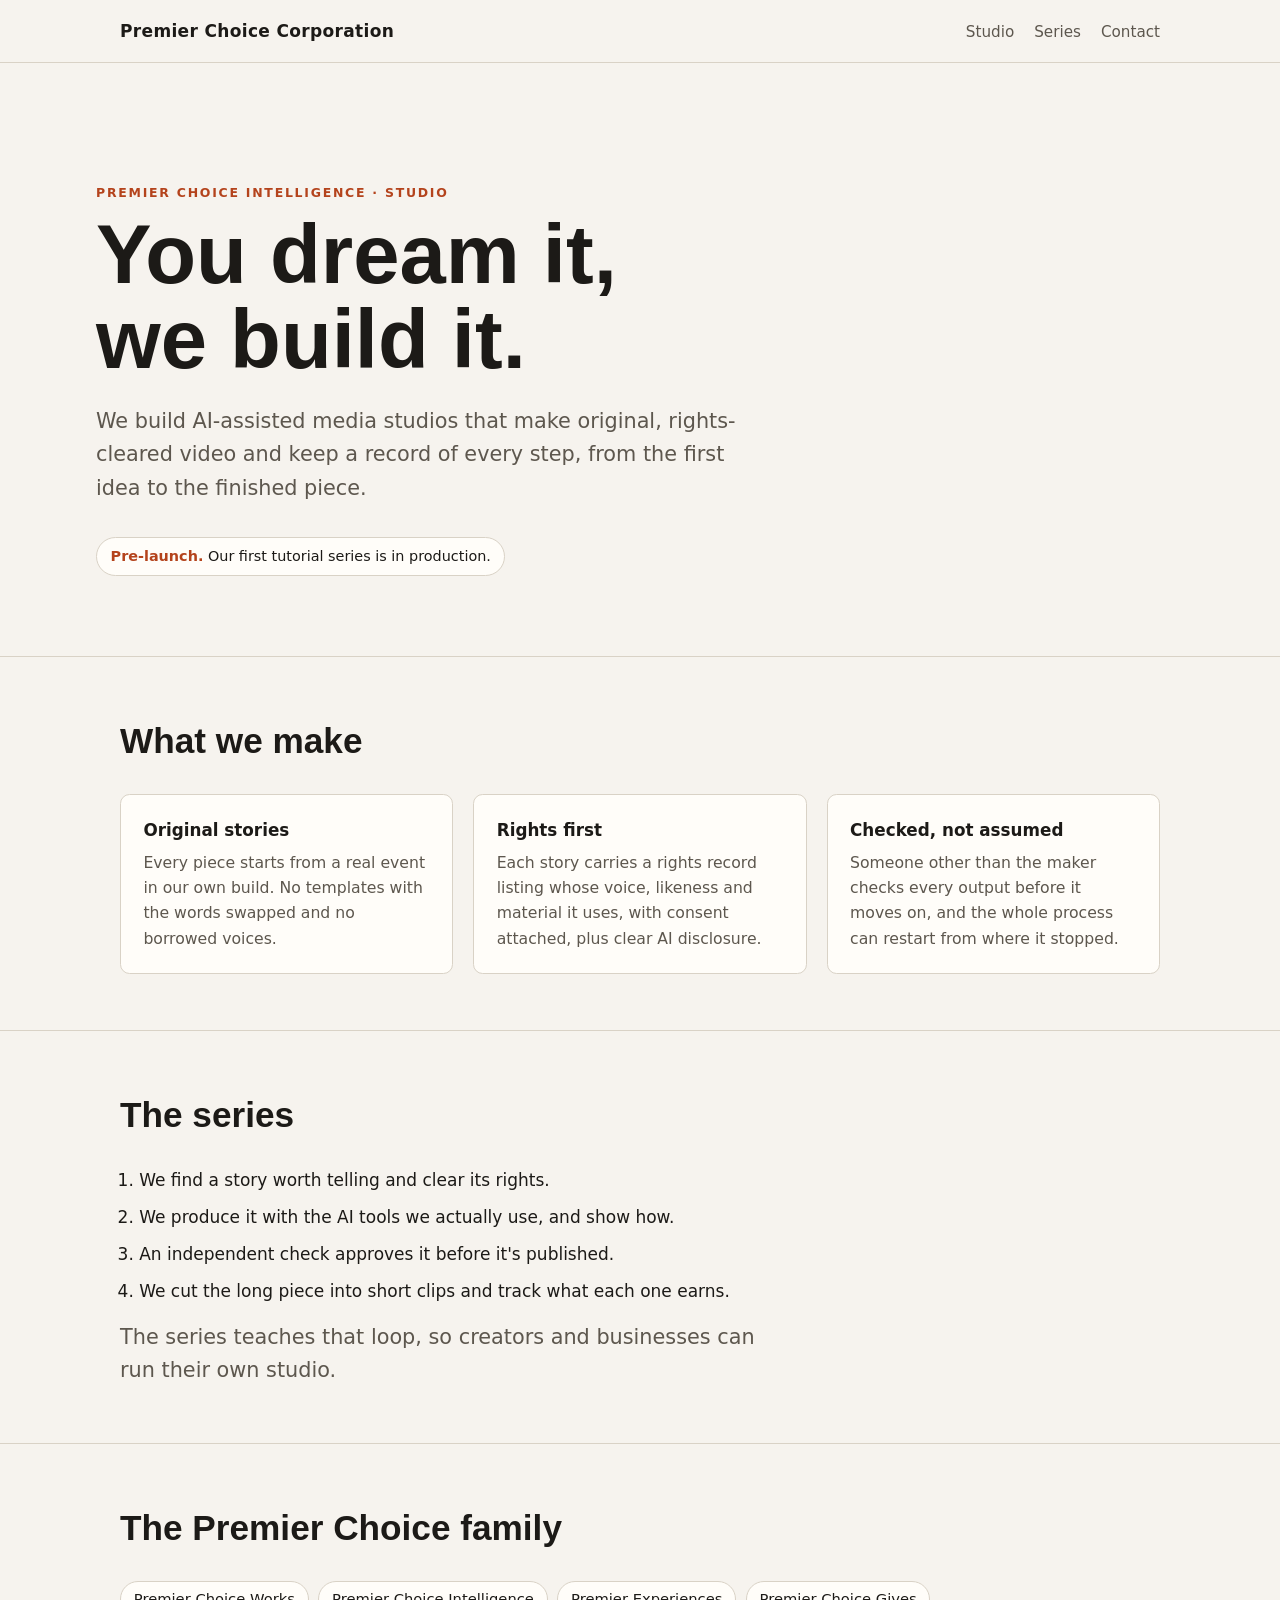
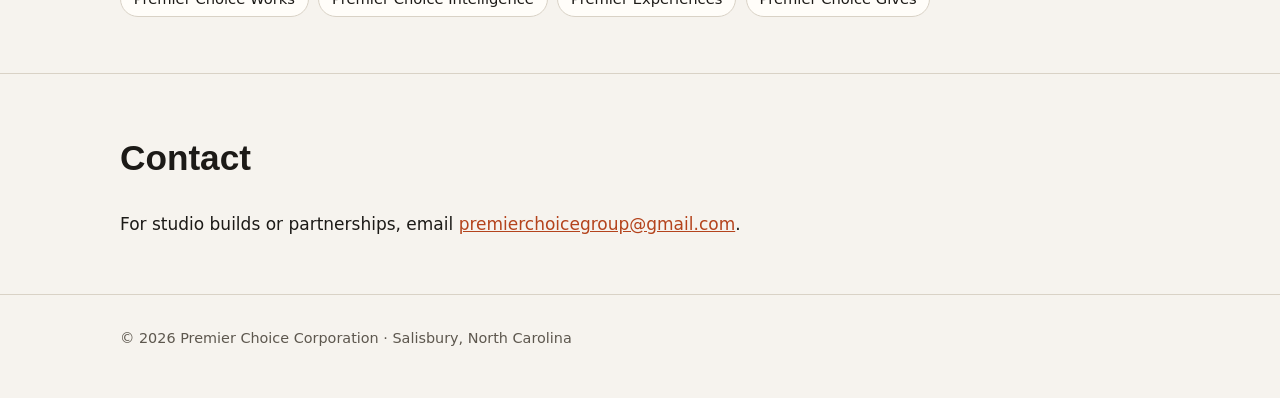
==== index.html @ 06e50ed4 "Premier Choice landing page" ====
<!doctype html>
<html lang="en">
<head>
<meta charset="utf-8">
<meta name="viewport" content="width=device-width,initial-scale=1">
<title>Premier Choice Corporation — You Dream It, We Build It</title>
<meta name="description" content="Premier Choice Corporation builds AI-assisted media studios: original, rights-cleared video, documented from idea to finished piece.">
<link rel="preconnect" href="https://api.fontshare.com">
<link href="https://api.fontshare.com/v2/css?f[]=clash-display@600&f[]=satoshi@400,500,700&display=swap" rel="stylesheet">
<style>
:root{--bg:#f6f3ee;--ink:#1c1a17;--muted:#5d574e;--line:#d9d2c6;--accent:#b4431c;--card:#fffdf9;--max:68rem}
*{box-sizing:border-box;margin:0}
body{background:var(--bg);color:var(--ink);font-family:Satoshi,system-ui,sans-serif;font-size:1.0625rem;line-height:1.6}
a{color:var(--accent)}
.wrap{max-width:var(--max);margin:0 auto;padding:0 1.5rem}
header{border-bottom:1px solid var(--line)}
header .wrap{display:flex;justify-content:space-between;align-items:center;padding-block:1.1rem}
.brand{font-weight:700;letter-spacing:.02em}
header nav a{color:var(--muted);text-decoration:none;margin-left:1.25rem;font-size:.95rem}
header nav a:hover{color:var(--ink)}
.hero{padding:clamp(4rem,10vw,7.5rem) 0 clamp(3rem,7vw,5rem)}
.eyebrow{text-transform:uppercase;letter-spacing:.14em;font-size:.78rem;color:var(--accent);font-weight:700}
h1{font-family:"Clash Display",Satoshi,sans-serif;font-weight:600;font-size:clamp(2.6rem,7vw,5.2rem);line-height:1.02;margin:.6rem 0 1.4rem;max-width:14ch}
.lede{font-size:clamp(1.1rem,2vw,1.3rem);color:var(--muted);max-width:40rem}
.status{display:inline-block;margin-top:2rem;padding:.45rem .85rem;border:1px solid var(--line);border-radius:999px;font-size:.9rem;background:var(--card)}
.status b{color:var(--accent)}
section{padding:3.5rem 0;border-top:1px solid var(--line)}
h2{font-family:"Clash Display",Satoshi,sans-serif;font-weight:600;font-size:clamp(1.6rem,3vw,2.2rem);margin-bottom:1.5rem}
.grid{display:grid;gap:1.25rem;grid-template-columns:repeat(auto-fit,minmax(15rem,1fr))}
.card{background:var(--card);border:1px solid var(--line);border-radius:.6rem;padding:1.4rem}
.card h3{font-size:1.05rem;margin-bottom:.4rem}
.card p{color:var(--muted);font-size:.98rem}
ol.steps{padding-left:1.2rem;max-width:44rem}
ol.steps li{margin-bottom:.6rem}
.family{display:flex;flex-wrap:wrap;gap:.6rem}
.family span{border:1px solid var(--line);border-radius:999px;padding:.35rem .8rem;font-size:.92rem;background:var(--card)}
footer{border-top:1px solid var(--line);padding:2rem 0 3rem;color:var(--muted);font-size:.9rem}
</style>
</head>
<body>
<header><div class="wrap"><span class="brand">Premier Choice Corporation</span><nav><a href="#studio">Studio</a><a href="#series">Series</a><a href="#contact">Contact</a></nav></div></header>
<main>
<div class="wrap hero">
<p class="eyebrow">Premier Choice Intelligence · Studio</p>
<h1>You dream it, we build it.</h1>
<p class="lede">We build AI-assisted media studios that make original, rights-cleared video and keep a record of every step, from the first idea to the finished piece.</p>
<p class="status"><b>Pre-launch.</b> Our first tutorial series is in production.</p>
</div>
<section id="studio"><div class="wrap">
<h2>What we make</h2>
<div class="grid">
<div class="card"><h3>Original stories</h3><p>Every piece starts from a real event in our own build. No templates with the words swapped and no borrowed voices.</p></div>
<div class="card"><h3>Rights first</h3><p>Each story carries a rights record listing whose voice, likeness and material it uses, with consent attached, plus clear AI disclosure.</p></div>
<div class="card"><h3>Checked, not assumed</h3><p>Someone other than the maker checks every output before it moves on, and the whole process can restart from where it stopped.</p></div>
</div>
</div></section>
<section id="series"><div class="wrap">
<h2>The series</h2>
<ol class="steps">
<li>We find a story worth telling and clear its rights.</li>
<li>We produce it with the AI tools we actually use, and show how.</li>
<li>An independent check approves it before it's published.</li>
<li>We cut the long piece into short clips and track what each one earns.</li>
</ol>
<p class="lede" style="margin-top:1rem">The series teaches that loop, so creators and businesses can run their own studio.</p>
</div></section>
<section><div class="wrap">
<h2>The Premier Choice family</h2>
<div class="family"><span>Premier Choice Works</span><span>Premier Choice Intelligence</span><span>Premier Experiences</span><span>Premier Choice Gives</span></div>
</div></section>
<section id="contact"><div class="wrap">
<h2>Contact</h2>
<p>For studio builds or partnerships, email <a href="mailto:premierchoicegroup@gmail.com">premierchoicegroup@gmail.com</a>.</p>
</div></section>
</main>
<footer><div class="wrap">© 2026 Premier Choice Corporation · Salisbury, North Carolina</div></footer>
</body>
</html>
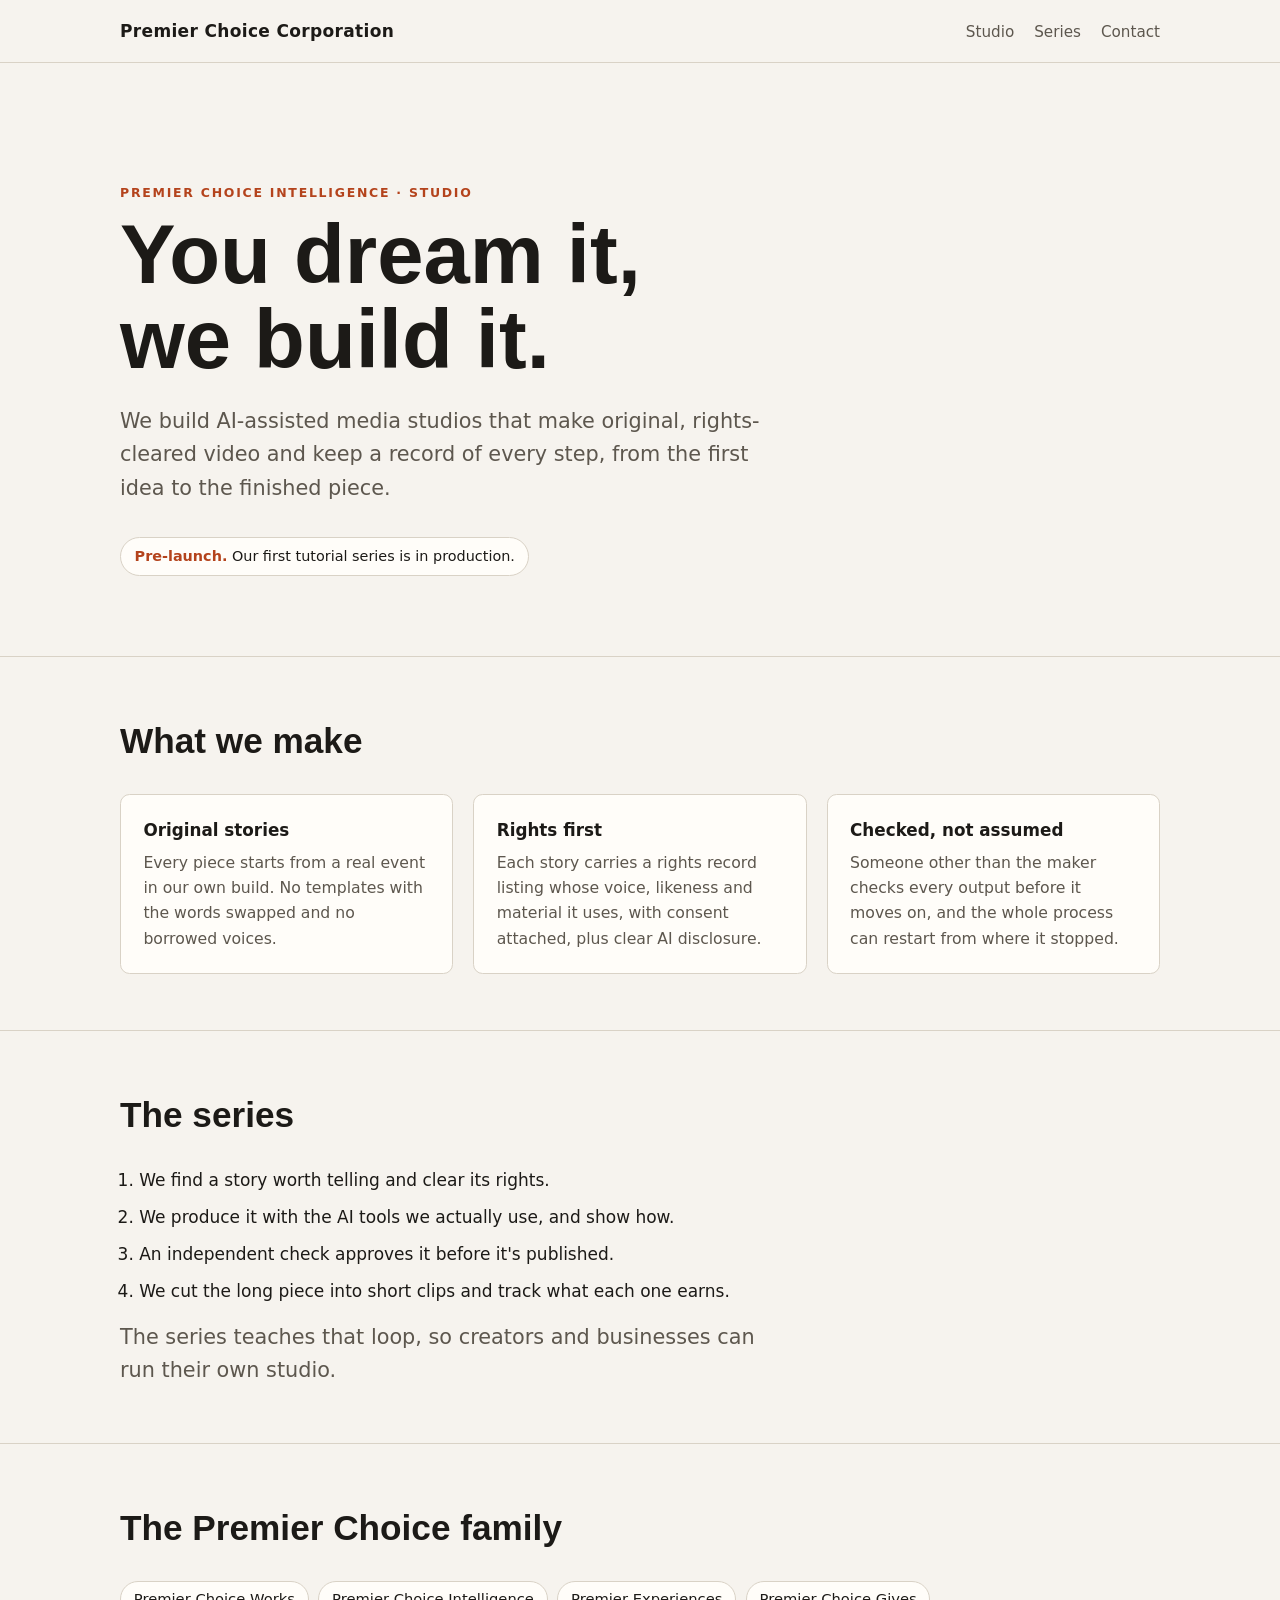
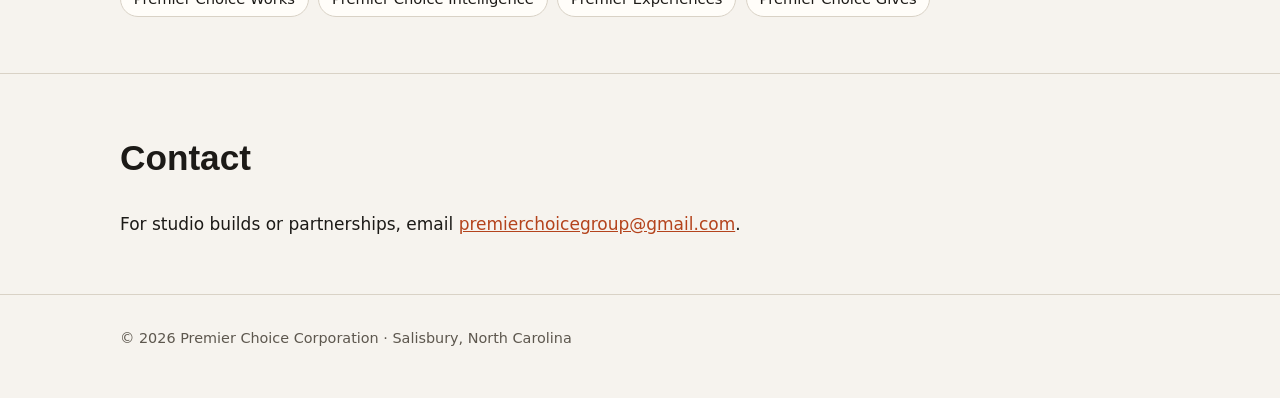
==== commit a4246d25: "Fix hero side padding" ====
--- a/index.html
+++ b/index.html
@@ -18,7 +18,7 @@
 .brand{font-weight:700;letter-spacing:.02em}
 header nav a{color:var(--muted);text-decoration:none;margin-left:1.25rem;font-size:.95rem}
 header nav a:hover{color:var(--ink)}
-.hero{padding:clamp(4rem,10vw,7.5rem) 0 clamp(3rem,7vw,5rem)}
+.hero{padding-top:clamp(4rem,10vw,7.5rem);padding-bottom:clamp(3rem,7vw,5rem)}
 .eyebrow{text-transform:uppercase;letter-spacing:.14em;font-size:.78rem;color:var(--accent);font-weight:700}
 h1{font-family:"Clash Display",Satoshi,sans-serif;font-weight:600;font-size:clamp(2.6rem,7vw,5.2rem);line-height:1.02;margin:.6rem 0 1.4rem;max-width:14ch}
 .lede{font-size:clamp(1.1rem,2vw,1.3rem);color:var(--muted);max-width:40rem}
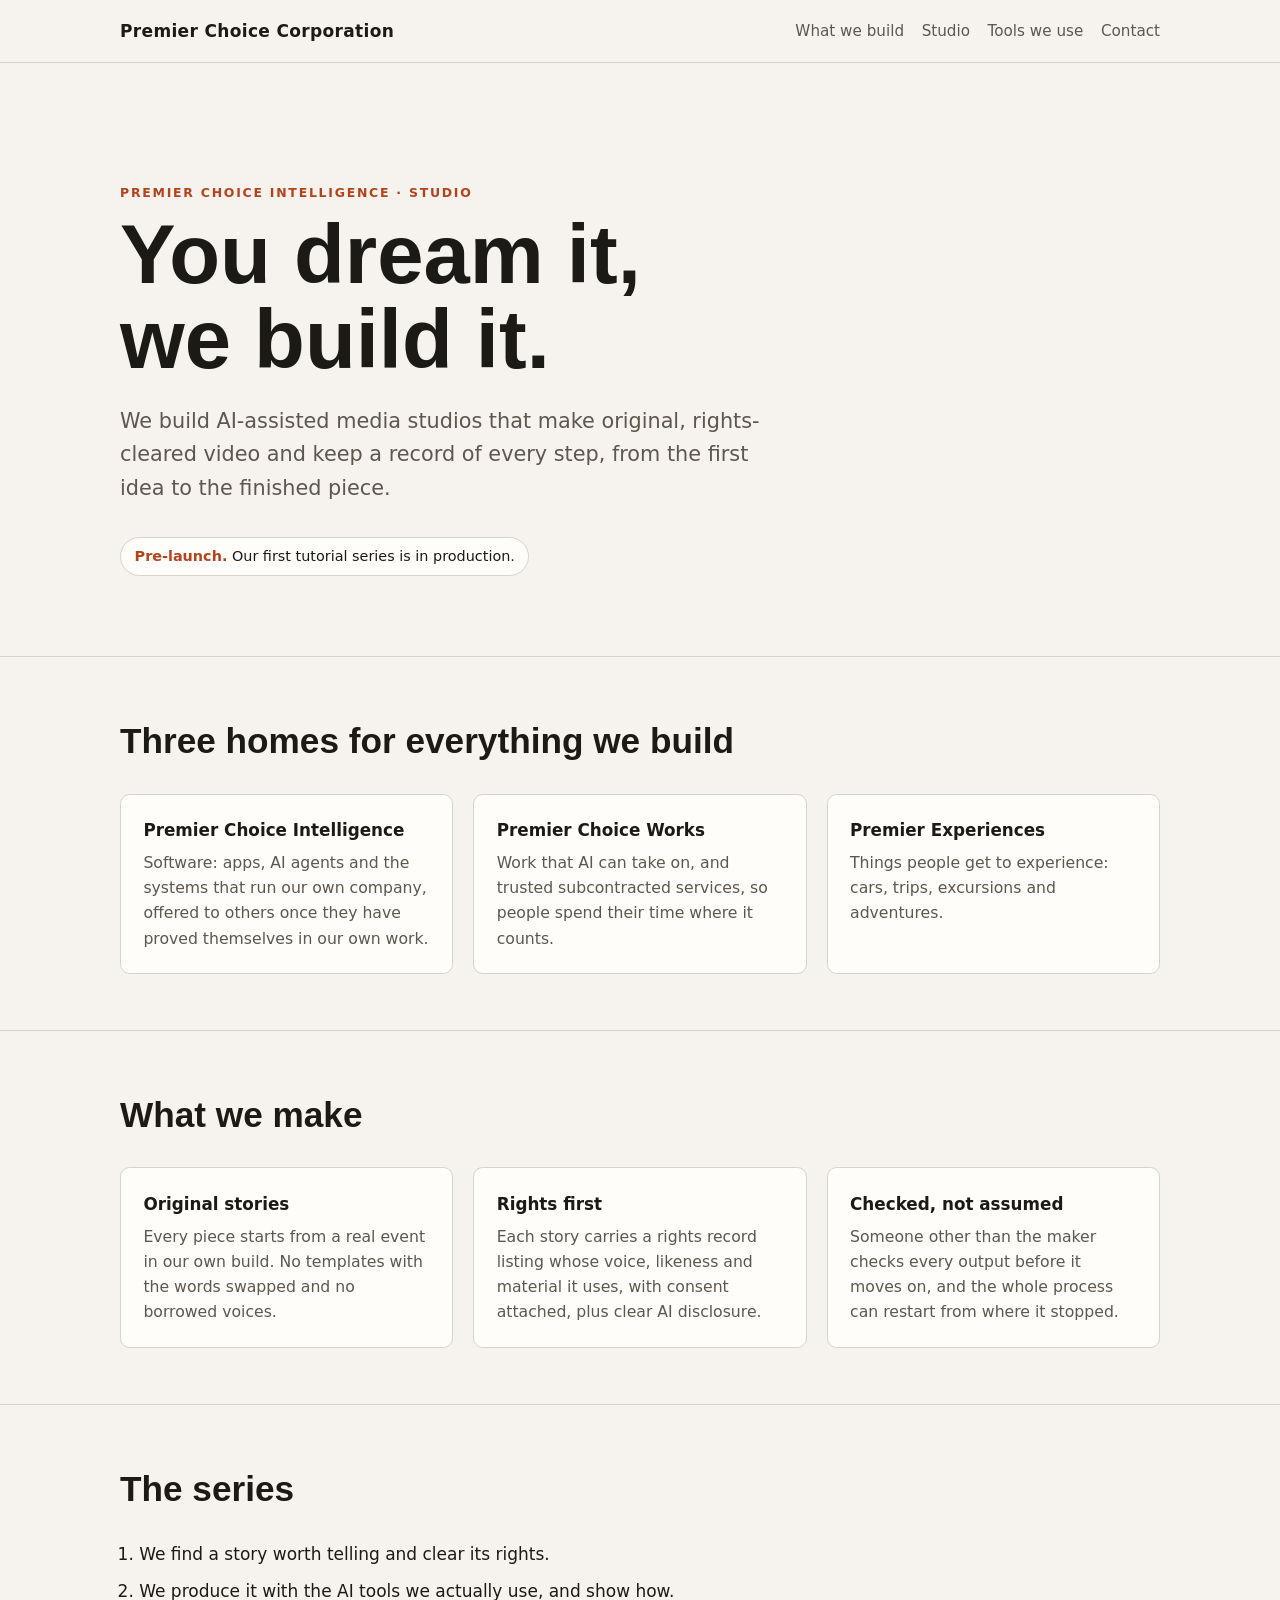
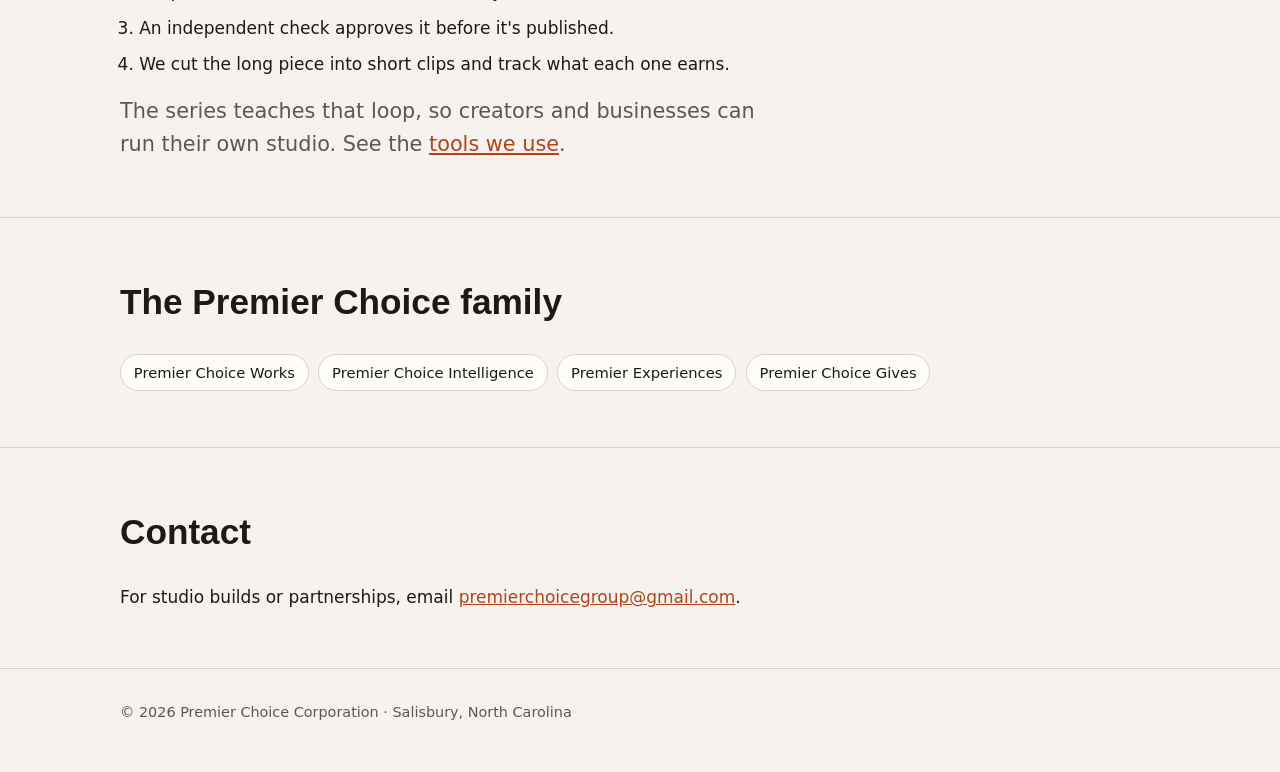
==== commit d5b4fb42: "Add Tools we use page (affiliate disclosure, OpusClip) and three homes section; mobile header" ====
--- a/index.html
+++ b/index.html
@@ -35,10 +35,15 @@
 .family{display:flex;flex-wrap:wrap;gap:.6rem}
 .family span{border:1px solid var(--line);border-radius:999px;padding:.35rem .8rem;font-size:.92rem;background:var(--card)}
 footer{border-top:1px solid var(--line);padding:2rem 0 3rem;color:var(--muted);font-size:.9rem}
+header .wrap{flex-wrap:wrap;gap:.5rem 1rem}
+header nav{display:flex;flex-wrap:wrap;gap:.25rem 1.1rem}
+header nav a{margin-left:0}
+@media(max-width:40rem){header .wrap{flex-direction:column;align-items:flex-start}}
+img,.card{max-width:100%}
 </style>
 </head>
 <body>
-<header><div class="wrap"><span class="brand">Premier Choice Corporation</span><nav><a href="#studio">Studio</a><a href="#series">Series</a><a href="#contact">Contact</a></nav></div></header>
+<header><div class="wrap"><span class="brand">Premier Choice Corporation</span><nav><a href="#homes">What we build</a><a href="#studio">Studio</a><a href="tools.html">Tools we use</a><a href="#contact">Contact</a></nav></div></header>
 <main>
 <div class="wrap hero">
 <p class="eyebrow">Premier Choice Intelligence · Studio</p>
@@ -46,6 +51,14 @@
 <p class="lede">We build AI-assisted media studios that make original, rights-cleared video and keep a record of every step, from the first idea to the finished piece.</p>
 <p class="status"><b>Pre-launch.</b> Our first tutorial series is in production.</p>
 </div>
+<section id="homes"><div class="wrap">
+<h2>Three homes for everything we build</h2>
+<div class="grid">
+<div class="card"><h3>Premier Choice Intelligence</h3><p>Software: apps, AI agents and the systems that run our own company, offered to others once they have proved themselves in our own work.</p></div>
+<div class="card"><h3>Premier Choice Works</h3><p>Work that AI can take on, and trusted subcontracted services, so people spend their time where it counts.</p></div>
+<div class="card"><h3>Premier Experiences</h3><p>Things people get to experience: cars, trips, excursions and adventures.</p></div>
+</div>
+</div></section>
 <section id="studio"><div class="wrap">
 <h2>What we make</h2>
 <div class="grid">
@@ -62,7 +75,7 @@
 <li>An independent check approves it before it's published.</li>
 <li>We cut the long piece into short clips and track what each one earns.</li>
 </ol>
-<p class="lede" style="margin-top:1rem">The series teaches that loop, so creators and businesses can run their own studio.</p>
+<p class="lede" style="margin-top:1rem">The series teaches that loop, so creators and businesses can run their own studio. See the <a href="tools.html">tools we use</a>.</p>
 </div></section>
 <section><div class="wrap">
 <h2>The Premier Choice family</h2>
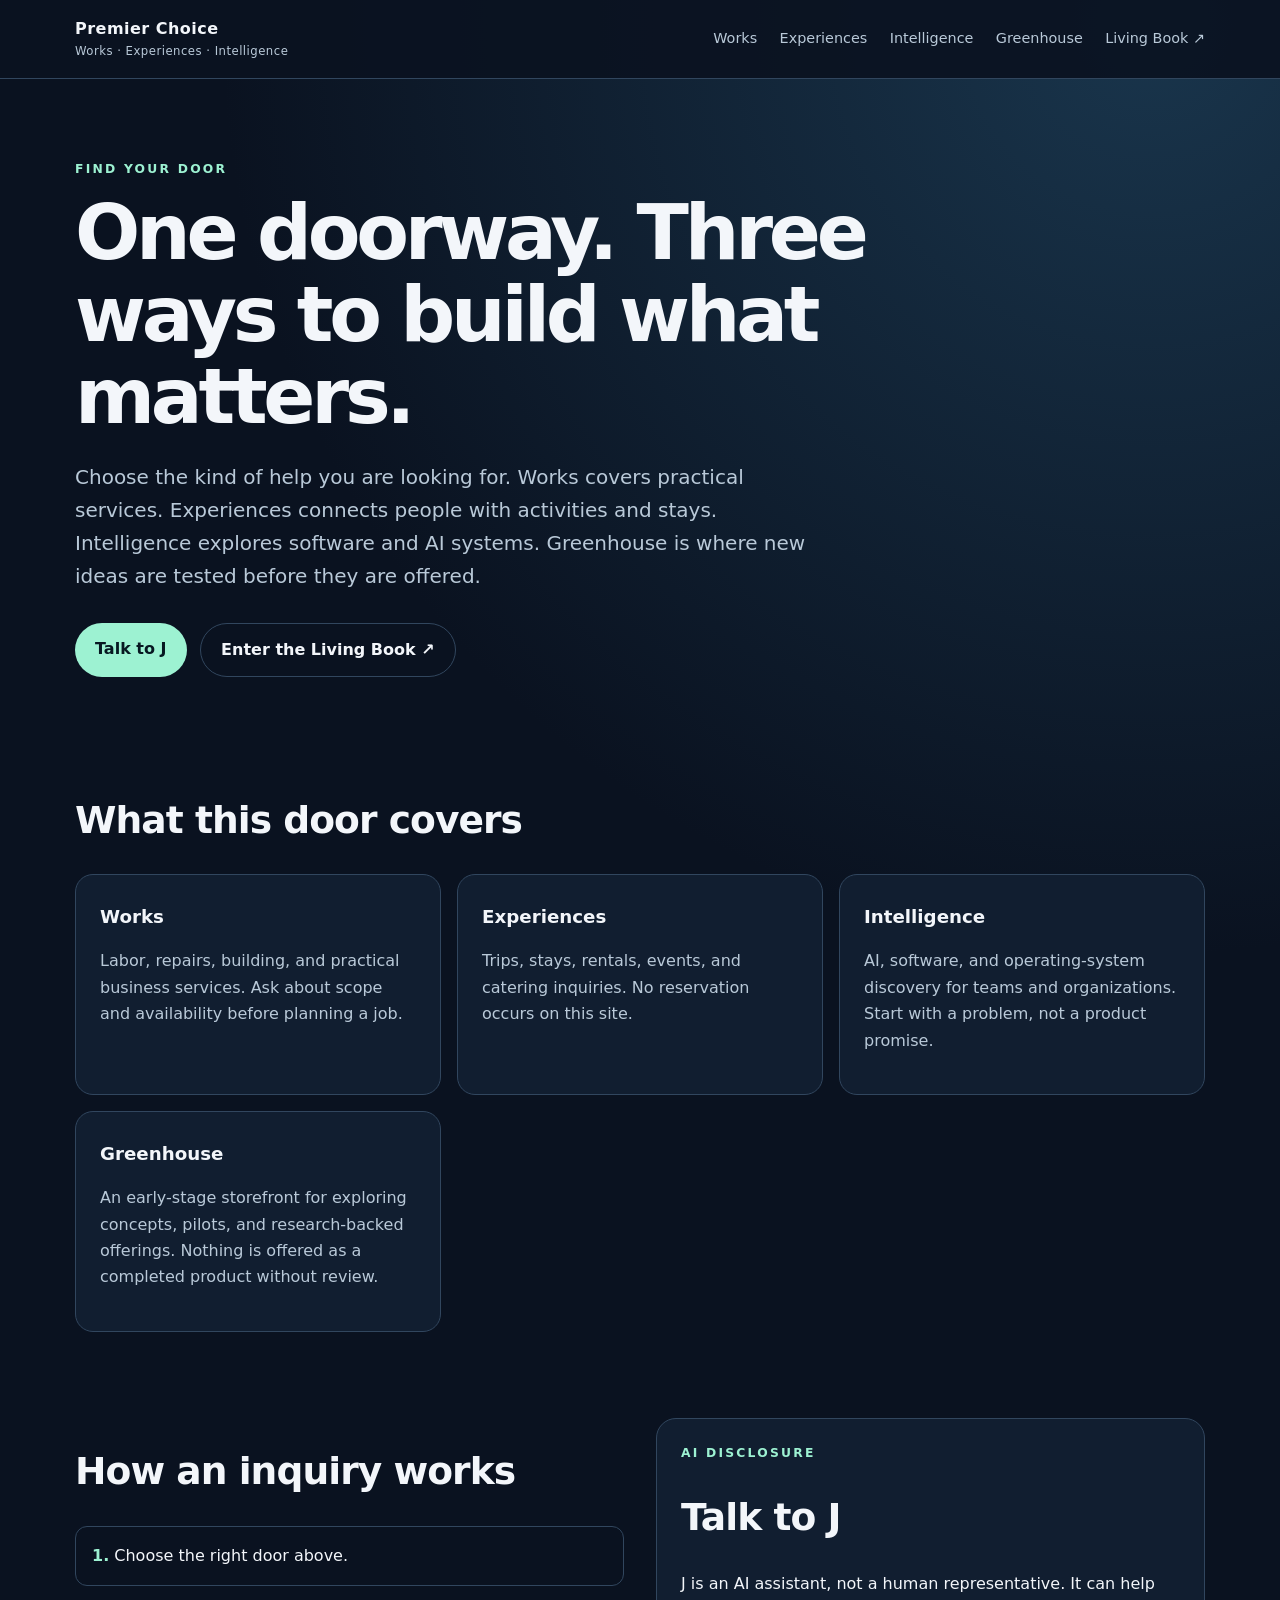
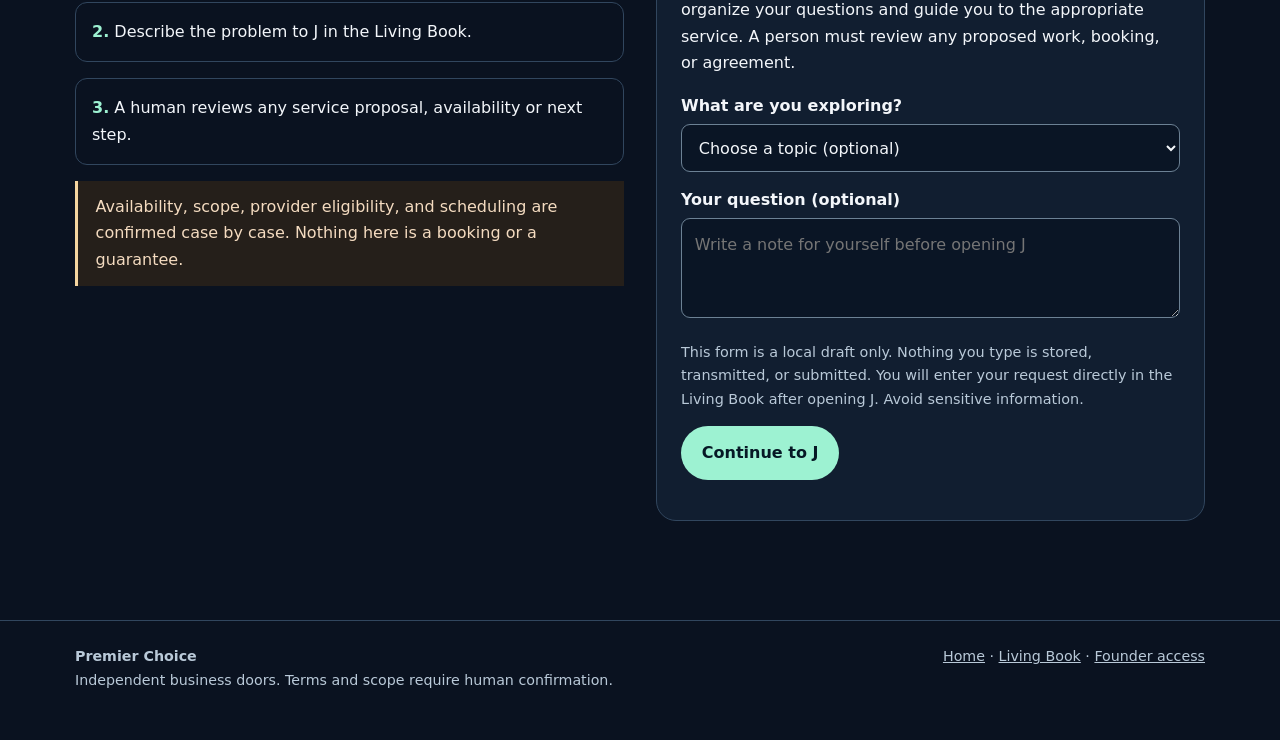
==== commit c41863b4: "feat(web): review six PCI doors, remove retired brand, link to Living Book" ====
--- a/index.html
+++ b/index.html
@@ -1,91 +1 @@
-<!doctype html>
-<html lang="en">
-<head>
-<meta charset="utf-8">
-<meta name="viewport" content="width=device-width,initial-scale=1">
-<title>Premier Choice Corporation — You Dream It, We Build It</title>
-<meta name="description" content="Premier Choice Corporation builds AI-assisted media studios: original, rights-cleared video, documented from idea to finished piece.">
-<link rel="preconnect" href="https://api.fontshare.com">
-<link href="https://api.fontshare.com/v2/css?f[]=clash-display@600&f[]=satoshi@400,500,700&display=swap" rel="stylesheet">
-<style>
-:root{--bg:#f6f3ee;--ink:#1c1a17;--muted:#5d574e;--line:#d9d2c6;--accent:#b4431c;--card:#fffdf9;--max:68rem}
-*{box-sizing:border-box;margin:0}
-body{background:var(--bg);color:var(--ink);font-family:Satoshi,system-ui,sans-serif;font-size:1.0625rem;line-height:1.6}
-a{color:var(--accent)}
-.wrap{max-width:var(--max);margin:0 auto;padding:0 1.5rem}
-header{border-bottom:1px solid var(--line)}
-header .wrap{display:flex;justify-content:space-between;align-items:center;padding-block:1.1rem}
-.brand{font-weight:700;letter-spacing:.02em}
-header nav a{color:var(--muted);text-decoration:none;margin-left:1.25rem;font-size:.95rem}
-header nav a:hover{color:var(--ink)}
-.hero{padding-top:clamp(4rem,10vw,7.5rem);padding-bottom:clamp(3rem,7vw,5rem)}
-.eyebrow{text-transform:uppercase;letter-spacing:.14em;font-size:.78rem;color:var(--accent);font-weight:700}
-h1{font-family:"Clash Display",Satoshi,sans-serif;font-weight:600;font-size:clamp(2.6rem,7vw,5.2rem);line-height:1.02;margin:.6rem 0 1.4rem;max-width:14ch}
-.lede{font-size:clamp(1.1rem,2vw,1.3rem);color:var(--muted);max-width:40rem}
-.status{display:inline-block;margin-top:2rem;padding:.45rem .85rem;border:1px solid var(--line);border-radius:999px;font-size:.9rem;background:var(--card)}
-.status b{color:var(--accent)}
-section{padding:3.5rem 0;border-top:1px solid var(--line)}
-h2{font-family:"Clash Display",Satoshi,sans-serif;font-weight:600;font-size:clamp(1.6rem,3vw,2.2rem);margin-bottom:1.5rem}
-.grid{display:grid;gap:1.25rem;grid-template-columns:repeat(auto-fit,minmax(15rem,1fr))}
-.card{background:var(--card);border:1px solid var(--line);border-radius:.6rem;padding:1.4rem}
-.card h3{font-size:1.05rem;margin-bottom:.4rem}
-.card p{color:var(--muted);font-size:.98rem}
-ol.steps{padding-left:1.2rem;max-width:44rem}
-ol.steps li{margin-bottom:.6rem}
-.family{display:flex;flex-wrap:wrap;gap:.6rem}
-.family span{border:1px solid var(--line);border-radius:999px;padding:.35rem .8rem;font-size:.92rem;background:var(--card)}
-footer{border-top:1px solid var(--line);padding:2rem 0 3rem;color:var(--muted);font-size:.9rem}
-header .wrap{flex-wrap:wrap;gap:.5rem 1rem}
-header nav{display:flex;flex-wrap:wrap;gap:.25rem 1.1rem}
-header nav a{margin-left:0}
-@media(max-width:40rem){header .wrap{flex-direction:column;align-items:flex-start}}
-img,.card{max-width:100%}
-</style>
-</head>
-<body>
-<header><div class="wrap"><span class="brand">Premier Choice Corporation</span><nav><a href="#homes">What we build</a><a href="#studio">Studio</a><a href="tools.html">Tools we use</a><a href="#contact">Contact</a></nav></div></header>
-<main>
-<div class="wrap hero">
-<p class="eyebrow">Premier Choice Intelligence · Studio</p>
-<h1>You dream it, we build it.</h1>
-<p class="lede">We build AI-assisted media studios that make original, rights-cleared video and keep a record of every step, from the first idea to the finished piece.</p>
-<p class="status"><b>Pre-launch.</b> Our first tutorial series is in production.</p>
-</div>
-<section id="homes"><div class="wrap">
-<h2>Three homes for everything we build</h2>
-<div class="grid">
-<div class="card"><h3>Premier Choice Intelligence</h3><p>Software: apps, AI agents and the systems that run our own company, offered to others once they have proved themselves in our own work.</p></div>
-<div class="card"><h3>Premier Choice Works</h3><p>Work that AI can take on, and trusted subcontracted services, so people spend their time where it counts.</p></div>
-<div class="card"><h3>Premier Experiences</h3><p>Things people get to experience: cars, trips, excursions and adventures.</p></div>
-</div>
-</div></section>
-<section id="studio"><div class="wrap">
-<h2>What we make</h2>
-<div class="grid">
-<div class="card"><h3>Original stories</h3><p>Every piece starts from a real event in our own build. No templates with the words swapped and no borrowed voices.</p></div>
-<div class="card"><h3>Rights first</h3><p>Each story carries a rights record listing whose voice, likeness and material it uses, with consent attached, plus clear AI disclosure.</p></div>
-<div class="card"><h3>Checked, not assumed</h3><p>Someone other than the maker checks every output before it moves on, and the whole process can restart from where it stopped.</p></div>
-</div>
-</div></section>
-<section id="series"><div class="wrap">
-<h2>The series</h2>
-<ol class="steps">
-<li>We find a story worth telling and clear its rights.</li>
-<li>We produce it with the AI tools we actually use, and show how.</li>
-<li>An independent check approves it before it's published.</li>
-<li>We cut the long piece into short clips and track what each one earns.</li>
-</ol>
-<p class="lede" style="margin-top:1rem">The series teaches that loop, so creators and businesses can run their own studio. See the <a href="tools.html">tools we use</a>.</p>
-</div></section>
-<section><div class="wrap">
-<h2>The Premier Choice family</h2>
-<div class="family"><span>Premier Choice Works</span><span>Premier Choice Intelligence</span><span>Premier Experiences</span><span>Premier Choice Gives</span></div>
-</div></section>
-<section id="contact"><div class="wrap">
-<h2>Contact</h2>
-<p>For studio builds or partnerships, email <a href="mailto:premierchoicegroup@gmail.com">premierchoicegroup@gmail.com</a>.</p>
-</div></section>
-</main>
-<footer><div class="wrap">© 2026 Premier Choice Corporation · Salisbury, North Carolina</div></footer>
-</body>
-</html>
+<!DOCTYPE html><html lang="en"><head><meta charset="utf-8"><meta name="viewport" content="width=device-width,initial-scale=1"><meta name="theme-color" content="#0a1220"><meta name="description" content="Choose the kind of help you are looking for. Works covers practical services. Experiences connects people with activities and stays. Intelligence explores software and AI systems. Greenhouse is where new ideas are tested before they are offered."><title>One doorway. Three ways to build what matters. | Premier Choice</title><link rel="stylesheet" href="assets/site.css"><script defer src="assets/site.js"></script></head><body><a class="skip" href="#main">Skip to content</a><header class="header"><div class="wrap header-inner"><a class="brand" href="index.html">Premier Choice <small>Works · Experiences · Intelligence</small></a><nav aria-label="Primary"><a href="works/">Works</a><a href="experiences/">Experiences</a><a href="intelligence/">Intelligence</a><a href="greenhouse/">Greenhouse</a><a href="https://public-front-door-production.up.railway.app/my-book">Living Book ↗</a></nav></div></header><main id="main"><section class="wrap hero"><div class="eyebrow">Find your door</div><h1>One doorway. Three ways to build what matters.</h1><p class="lead">Choose the kind of help you are looking for. Works covers practical services. Experiences connects people with activities and stays. Intelligence explores software and AI systems. Greenhouse is where new ideas are tested before they are offered.</p><div class="buttons"><a class="button" href="#talk">Talk to J</a><a class="button alt" href="https://public-front-door-production.up.railway.app/my-book">Enter the Living Book ↗</a></div></section><section class="wrap section" aria-labelledby="what"><h2 id="what">What this door covers</h2><div class="grid"><article class="card"><h3>Works</h3><p>Labor, repairs, building, and practical business services. Ask about scope and availability before planning a job.</p></article><article class="card"><h3>Experiences</h3><p>Trips, stays, rentals, events, and catering inquiries. No reservation occurs on this site.</p></article><article class="card"><h3>Intelligence</h3><p>AI, software, and operating-system discovery for teams and organizations. Start with a problem, not a product promise.</p></article><article class="card"><h3>Greenhouse</h3><p>An early-stage storefront for exploring concepts, pilots, and research-backed offerings. Nothing is offered as a completed product without review.</p></article></div></section><section class="wrap section two"><div><h2>How an inquiry works</h2><ol class="steps"><li><b>1.</b> Choose the right door above.</li><li><b>2.</b> Describe the problem to J in the Living Book.</li><li><b>3.</b> A human reviews any service proposal, availability or next step.</li></ol><p class="note">Availability, scope, provider eligibility, and scheduling are confirmed case by case. Nothing here is a booking or a guarantee.</p></div><div id="talk" class="intake"><div class="eyebrow">AI disclosure</div><h2>Talk to J</h2><p>J is an AI assistant, not a human representative. It can help organize your questions and guide you to the appropriate service. A person must review any proposed work, booking, or agreement.</p><form data-j-handoff><div class="field"><label for="topic">What are you exploring?</label><select id="topic" name="topic"><option value="">Choose a topic (optional)</option><option>General inquiry</option><option>Something else</option></select></div><div class="field"><label for="message">Your question (optional)</label><textarea id="message" name="message" maxlength="1500" placeholder="Write a note for yourself before opening J"></textarea></div><p class="status">This form is a local draft only. Nothing you type is stored, transmitted, or submitted. You will enter your request directly in the Living Book after opening J. Avoid sensitive information.</p><button type="submit">Continue to J</button><p role="status" aria-live="polite"></p></form></div></section></main><footer class="foot"><div class="wrap foot-inner"><div><b>Premier Choice</b><div>Independent business doors. Terms and scope require human confirmation.</div></div><div><a href="index.html">Home</a> · <a href="https://public-front-door-production.up.railway.app/my-book">Living Book</a> · <a href="founders/">Founder access</a></div></div></footer></body></html>
--- a/assets/site.css
+++ b/assets/site.css
@@ -0,0 +1,2 @@
+
+:root{color-scheme:dark;--bg:#0a1220;--surface:#111e30;--surface2:#192c42;--text:#f3f6fa;--muted:#b9c9d8;--line:#31465e;--accent:#9df2d2;--gold:#f5d5a0;font-family:Inter,ui-sans-serif,system-ui,-apple-system,BlinkMacSystemFont,"Segoe UI",sans-serif}*{box-sizing:border-box}html{scroll-behavior:smooth}body{margin:0;background:radial-gradient(circle at 90% 1%,#19354c 0,transparent 36%),var(--bg);color:var(--text);line-height:1.65}a{color:inherit}a:focus-visible,button:focus-visible,input:focus-visible,textarea:focus-visible,select:focus-visible{outline:3px solid var(--accent);outline-offset:4px}.skip{position:absolute;top:-60px;left:1rem;background:#fff;color:#111;padding:.5rem}.skip:focus{top:1rem;z-index:5}.wrap{width:min(1130px,calc(100% - 2.5rem));margin:auto}.header{border-bottom:1px solid var(--line);background:#0a1220e8}.header-inner{display:flex;justify-content:space-between;align-items:center;gap:1.2rem;flex-wrap:wrap;padding:1rem 0}.brand{font-size:1rem;font-weight:850;text-decoration:none;letter-spacing:.03em}.brand small{display:block;font-size:.73rem;font-weight:500;color:var(--muted)}nav{display:flex;flex-wrap:wrap;gap:.7rem 1.4rem}nav a{text-decoration:none;font-size:.9rem;color:var(--muted)}nav a:hover,nav a[aria-current=page]{color:var(--accent)}.hero{padding:5rem 0 3.4rem}.eyebrow{text-transform:uppercase;letter-spacing:.18em;font-weight:750;color:var(--accent);font-size:.77rem}h1{font-size:clamp(2.5rem,6vw,5.4rem);line-height:1.07;max-width:850px;letter-spacing:-.055em;margin:.8rem 0 1.4rem}h2{font-size:clamp(1.65rem,3vw,2.35rem);line-height:1.2;letter-spacing:-.025em}h3{font-size:1.14rem;margin:.2rem 0 .5rem}.lead{font-size:clamp(1rem,1.8vw,1.25rem);max-width:760px;color:var(--muted)}.buttons{display:flex;gap:.85rem;flex-wrap:wrap;margin-top:1.9rem}.button{background:var(--accent);color:#071821;text-decoration:none;font-weight:800;padding:.8rem 1.25rem;border-radius:100px;display:inline-block}.button.alt{background:transparent;color:var(--text);border:1px solid var(--line)}.section{padding:2.2rem 0 3.2rem}.grid{display:grid;grid-template-columns:repeat(3,minmax(0,1fr));gap:1rem}.card{background:var(--surface);border:1px solid var(--line);padding:1.5rem;border-radius:18px}.card p,.muted{color:var(--muted)}.card a{color:var(--accent);text-underline-offset:4px}.two{display:grid;grid-template-columns:1fr 1fr;gap:2rem}.note{border-left:3px solid var(--gold);padding:.8rem 1.1rem;background:#251f1a;color:#f4dbc0}.steps{list-style:none;padding:0;display:grid;gap:1rem}.steps li{padding:1rem;border:1px solid var(--line);border-radius:12px}.steps b{color:var(--accent)}.intake{background:var(--surface);border:1px solid var(--line);border-radius:20px;padding:1.5rem}.field{margin:.9rem 0}.field label{display:block;margin-bottom:.3rem;font-weight:700}.field input,.field textarea,.field select{background:#0a1525;border:1px solid #6c8194;color:var(--text);width:100%;border-radius:9px;padding:.8rem;font:inherit}.field textarea{min-height:100px}.intake button{background:var(--accent);border:0;border-radius:40px;padding:.85rem 1.3rem;color:#061825;font:inherit;font-weight:850;cursor:pointer}.foot{border-top:1px solid var(--line);margin-top:3rem;padding:1.5rem 0 3rem;color:var(--muted);font-size:.89rem}.foot-inner{display:flex;justify-content:space-between;gap:1.4rem;flex-wrap:wrap}.status{color:var(--muted);font-size:.9rem}.sr-only{position:absolute;width:1px;height:1px;overflow:hidden;clip:rect(0,0,0,0)}@media(max-width:720px){.grid,.two{grid-template-columns:1fr}.hero{padding:3.2rem 0 1.8rem}.header-inner{align-items:flex-start}nav{gap:.5rem .9rem}}@media(prefers-reduced-motion:reduce){html{scroll-behavior:auto}}
